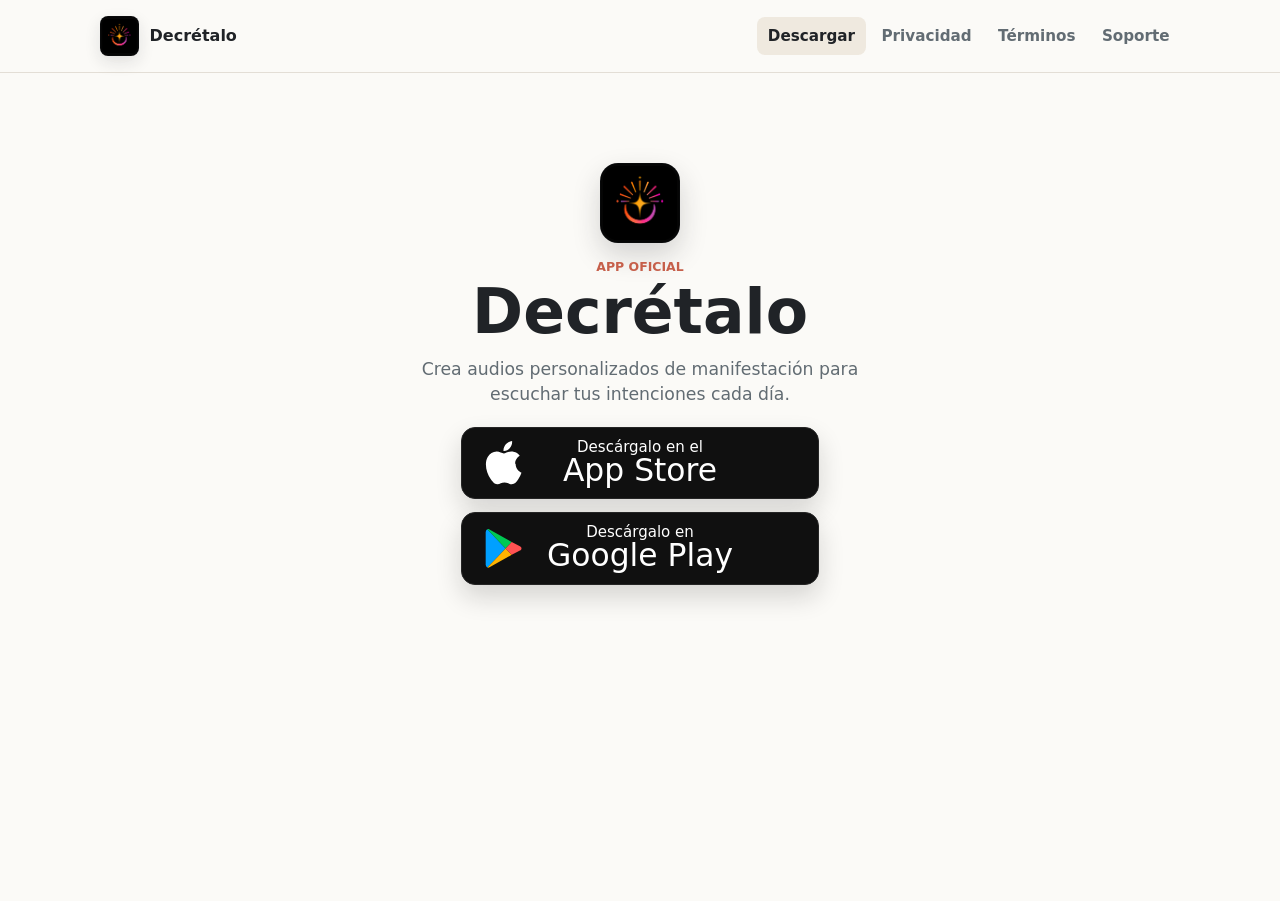
==== descargar/index.html @ 244bd320 "Move Spanish download page to descargar" ====
<!doctype html>
<html lang="es">
  <head>
    <meta charset="utf-8">
    <meta name="viewport" content="width=device-width, initial-scale=1">
    <title>Descargar app | Decrétalo</title>
    <meta name="description" content="Descarga Decrétalo desde App Store o Google Play.">
    <link rel="canonical" href="https://decretalo.app/descargar/">
    <link rel="alternate" hreflang="en" href="https://decretalo.app/download/">
    <link rel="alternate" hreflang="es" href="https://decretalo.app/descargar/">
    <link rel="icon" href="../assets/decretalo-logo.png">
    <link rel="stylesheet" href="../assets/styles.css?v=download-no-language">
  </head>
  <body>
    <a class="skip-link" href="#main">Saltar al contenido</a>
    <header class="site-header">
      <nav class="nav" aria-label="Navegación principal">
        <a class="brand" href="../" aria-label="Inicio de Decrétalo">
          <img class="brand-logo" src="../assets/decretalo-logo.png" width="40" height="40" alt="" aria-hidden="true">
          <span>Decrétalo</span>
        </a>
        <div class="nav-links">
          <a aria-current="page" href="./">Descargar</a>
          <a href="../privacy/">Privacidad</a>
          <a href="../terms/">Términos</a>
          <a href="../support/">Soporte</a>
        </div>
      </nav>
    </header>

    <aside class="tiktok-browser-hint" hidden data-tiktok-browser-hint aria-live="polite">
      <svg class="tiktok-hint-arrow" viewBox="0 0 92 78" aria-hidden="true" focusable="false">
        <path d="M9 68C26 39 49 18 82 10"></path>
        <path d="M67 7 83 9 80 25"></path>
      </svg>
      <ol>
        <li>Toca los 3 puntos</li>
        <li>Selecciona <strong>Abrir en el navegador</strong></li>
      </ol>
    </aside>

    <main id="main" class="download-shell minimal-download-shell">
      <section class="download-panel download-card" aria-label="Descarga de Decrétalo">
        <div class="download-card-brand">
          <img class="download-card-logo" src="../assets/decretalo-logo.png" width="88" height="88" alt="" aria-hidden="true">
          <p class="download-card-kicker">App oficial</p>
          <h1>Decrétalo</h1>
          <p class="download-card-subtitle">Crea audios personalizados de manifestación para escuchar tus intenciones cada día.</p>
        </div>

        <div class="store-buttons" aria-label="Tiendas de apps">
          <a class="download-button" href="https://apps.apple.com/mx/app/decr%C3%A9talo/id6776760425">
            <span class="download-button-icon" aria-hidden="true">
              <svg viewBox="0 0 56 68" focusable="false">
                <path d="M45.5 36.1c-.1-8.1 6.7-12 7-12.2-3.8-5.6-9.7-6.4-11.8-6.5-5-.5-9.8 3-12.4 3-2.6 0-6.6-2.9-10.8-2.8-5.6.1-10.7 3.2-13.6 8.2-5.8 10.1-1.5 25 4.2 33.2 2.8 4 6.1 8.5 10.5 8.3 4.2-.2 5.8-2.7 10.9-2.7 5 0 6.5 2.7 10.9 2.6 4.5-.1 7.4-4.1 10.1-8.1 3.2-4.7 4.5-9.2 4.6-9.4-.1-.1-8.8-3.4-8.9-13.6ZM37.5 12.1c2.3-2.8 3.8-6.6 3.4-10.5-3.3.1-7.2 2.2-9.5 4.9-2.1 2.4-4 6.4-3.5 10.2 3.7.3 7.3-1.8 9.6-4.6Z"></path>
              </svg>
            </span>
            <span class="download-button-copy">
              <span>Descárgalo en el</span>
              <strong>App Store</strong>
            </span>
          </a>

          <a class="download-button google-play-button" href="https://play.google.com/store/apps/details?id=com.decretalo.app">
            <span class="download-button-icon google-play-icon" aria-hidden="true">
              <svg viewBox="0 0 64 72" focusable="false">
                <path class="play-blue" d="M5.5 4.8c-1.7 1-2.7 2.9-2.7 5.4v51.6c0 2.5 1 4.4 2.8 5.4L35.3 36 5.5 4.8Z"></path>
                <path class="play-green" d="M45.3 25.6 35.3 36 5.5 4.8c.9-.5 2.1-.5 3.4.2l36.4 20.6Z"></path>
                <path class="play-yellow" d="M35.3 36 5.6 67.2c.9.5 2.1.4 3.4-.3l36.3-20.5L35.3 36Z"></path>
                <path class="play-red" d="M58.7 32.4c3.4 1.9 3.4 5.3 0 7.2l-13.4 6.8L35.3 36l10-10.4 13.4 6.8Z"></path>
              </svg>
            </span>
            <span class="download-button-copy">
              <span>Descárgalo en</span>
              <strong>Google Play</strong>
            </span>
          </a>
        </div>
      </section>
    </main>

    <script>
      (() => {
        const browserHint = document.querySelector("[data-tiktok-browser-hint]");
        if (!browserHint) {
          return;
        }

        const userAgent = navigator.userAgent || "";
        const isIOS =
          /iPad|iPhone|iPod/.test(userAgent) ||
          (navigator.platform === "MacIntel" && navigator.maxTouchPoints > 1);
        const isTikTokWebView =
          /TikTok|BytedanceWebview|ByteLocale|Musical_ly|musically|Aweme/i.test(userAgent);
        const forceTikTokInstructions = new URLSearchParams(window.location.search).has("tiktok");
        const shouldShowTikTokInstructions = forceTikTokInstructions || (isIOS && isTikTokWebView);

        if (shouldShowTikTokInstructions) {
          document.body.classList.add("tiktok-webview-mode");
          browserHint.hidden = false;
        }
      })();
    </script>
  </body>
</html>
---- assets/styles.css ----
:root {
  --ink: #202327;
  --muted: #626c73;
  --paper: #fbfaf7;
  --surface: #ffffff;
  --teal: #0e7c7b;
  --coral: #c65f4a;
  --gold: #b88a2d;
  --line: #e3ded6;
  --shadow: 0 18px 45px rgba(28, 35, 38, 0.14);
}

* {
  box-sizing: border-box;
}

html {
  background: var(--paper);
  color: var(--ink);
  font-family: Inter, ui-sans-serif, system-ui, -apple-system, BlinkMacSystemFont, "Segoe UI", sans-serif;
  line-height: 1.6;
}

body {
  margin: 0;
}

img {
  display: block;
  max-width: 100%;
}

a {
  color: inherit;
  text-decoration-color: rgba(14, 124, 123, 0.42);
  text-decoration-thickness: 2px;
  text-underline-offset: 3px;
}

a:hover {
  text-decoration-color: var(--coral);
}

.skip-link {
  background: var(--ink);
  color: #fff;
  left: 1rem;
  padding: 0.7rem 0.9rem;
  position: fixed;
  top: -5rem;
  z-index: 20;
}

.skip-link:focus {
  top: 1rem;
}

.site-header {
  background: rgba(251, 250, 247, 0.93);
  border-bottom: 1px solid var(--line);
  position: sticky;
  top: 0;
  z-index: 10;
}

.nav {
  align-items: center;
  display: flex;
  gap: 1rem;
  justify-content: space-between;
  margin: 0 auto;
  max-width: 1120px;
  min-height: 4.5rem;
  padding: 0 1.25rem;
}

.brand {
  align-items: center;
  display: inline-flex;
  font-weight: 800;
  gap: 0.65rem;
  text-decoration: none;
}

.brand-logo {
  background: #050505;
  border: 1px solid rgba(32, 35, 39, 0.18);
  border-radius: 8px;
  box-shadow: 0 6px 16px rgba(32, 35, 39, 0.12);
  height: 2.45rem;
  object-fit: cover;
  padding: 0.08rem;
  width: 2.45rem;
}

.nav-links {
  align-items: center;
  display: flex;
  flex-wrap: wrap;
  gap: 0.35rem;
  justify-content: flex-end;
}

.nav-links a {
  border-radius: 8px;
  color: var(--muted);
  font-size: 0.95rem;
  font-weight: 700;
  padding: 0.45rem 0.65rem;
  text-decoration: none;
}

.nav-links a:hover,
.nav-links a[aria-current="page"] {
  background: #efe9df;
  color: var(--ink);
}

.hero {
  display: grid;
  min-height: 30rem;
  overflow: hidden;
  position: relative;
}

.hero-media {
  inset: 0;
  position: absolute;
}

.hero-media::after {
  background: rgba(19, 23, 25, 0.42);
  content: "";
  inset: 0;
  position: absolute;
}

.hero-media img {
  height: 100%;
  object-fit: cover;
  width: 100%;
}

.hero-content {
  align-self: end;
  color: #fff;
  max-width: 720px;
  padding: 7rem 1.25rem 4rem;
  position: relative;
  width: min(100%, 1120px);
  margin: 0 auto;
}

.eyebrow {
  color: inherit;
  font-size: 0.78rem;
  font-weight: 800;
  letter-spacing: 0;
  margin: 0 0 0.7rem;
  text-transform: uppercase;
}

h1,
h2,
h3,
p {
  margin-top: 0;
}

h1 {
  font-size: 3.3rem;
  line-height: 1.04;
  margin-bottom: 1rem;
}

h2 {
  font-size: 1.35rem;
  line-height: 1.25;
  margin-bottom: 0.75rem;
}

.lead {
  font-size: 1.2rem;
  max-width: 44rem;
}

.hero-actions,
.compact-links {
  display: flex;
  flex-wrap: wrap;
  gap: 0.75rem;
  margin-top: 1.5rem;
}

.button {
  align-items: center;
  border: 1px solid transparent;
  border-radius: 8px;
  cursor: pointer;
  display: inline-flex;
  font: inherit;
  font-weight: 800;
  justify-content: center;
  min-height: 2.85rem;
  padding: 0.7rem 1rem;
  text-decoration: none;
}

.button.primary {
  background: var(--teal);
  color: #fff;
}

.button.secondary {
  background: rgba(255, 255, 255, 0.92);
  color: var(--ink);
}

.button:hover {
  transform: translateY(-1px);
}

.link-grid,
.support-grid {
  display: grid;
  gap: 1rem;
  grid-template-columns: repeat(auto-fit, minmax(14rem, 1fr));
  margin: 0 auto;
  max-width: 1120px;
  padding: 3rem 1.25rem;
}

.resource-card,
.support-card,
.support-panel,
.legal-document {
  background: var(--surface);
  border: 1px solid var(--line);
  border-radius: 8px;
  box-shadow: var(--shadow);
}

.resource-card {
  display: grid;
  gap: 0.8rem;
  min-height: 12rem;
  padding: 1.25rem;
  text-decoration: none;
}

.resource-label {
  color: var(--ink);
  font-size: 1.1rem;
  font-weight: 800;
}

.resource-copy,
.support-card p,
.legal-document p,
.legal-document li {
  color: var(--muted);
}

.document-shell,
.support-shell,
.download-shell {
  margin: 0 auto;
  max-width: 920px;
  padding: 0 1.25rem 4rem;
}

.minimal-download-shell {
  display: grid;
  max-width: none;
  min-height: calc(100vh - 4.5rem);
  min-height: calc(100svh - 4.5rem);
  padding: clamp(3.5rem, 10vh, 6.5rem) 1.25rem 4rem;
  place-items: start center;
}

.minimal-download-shell .download-panel {
  background: transparent;
  border: 0;
  box-shadow: none;
  padding: 0;
  width: min(100%, 31rem);
}

.minimal-download-shell .download-button {
  justify-content: center;
  justify-self: center;
}

.download-card {
  gap: 1.35rem;
  padding: 0;
}

.download-card-brand {
  align-items: center;
  display: grid;
  gap: 0.35rem;
  justify-items: center;
  text-align: center;
}

.download-card-logo {
  background: #050505;
  border: 1px solid rgba(32, 35, 39, 0.18);
  border-radius: 18px;
  box-shadow: 0 12px 28px rgba(32, 35, 39, 0.18);
  height: 5rem;
  object-fit: cover;
  padding: 0.12rem;
  width: 5rem;
}

.download-card-kicker {
  color: var(--coral);
  font-size: 0.78rem;
  font-weight: 800;
  margin: 0.5rem 0 0;
  text-transform: uppercase;
}

.download-card-brand h1 {
  font-size: clamp(2.65rem, 8vw, 3.85rem);
  line-height: 1;
  margin: 0;
}

.download-card-subtitle {
  color: var(--muted);
  font-size: 1.08rem;
  line-height: 1.45;
  margin: 0.45rem auto 0;
  max-width: 28rem;
}

.store-buttons {
  display: grid;
  gap: 0.8rem;
  justify-items: center;
  width: 100%;
}

.download-shell .language-switch {
  display: none;
}

.document-hero {
  padding: 4rem 0 2rem;
}

.document-hero .eyebrow {
  color: var(--coral);
}

.document-hero h1 {
  color: var(--ink);
}

.document-hero .lead {
  color: var(--muted);
}

.language-switch {
  display: flex;
  flex-wrap: wrap;
  gap: 0.5rem;
  margin-top: 1.25rem;
}

.language-switch a {
  background: #efe9df;
  border-radius: 8px;
  font-weight: 800;
  padding: 0.55rem 0.8rem;
  text-decoration: none;
}

.language-switch a[aria-current="true"] {
  background: var(--ink);
  color: #fff;
}

.legal-document {
  padding: 2rem;
}

.legal-document section + section {
  border-top: 1px solid var(--line);
  margin-top: 1.8rem;
  padding-top: 1.8rem;
}

.legal-document ul {
  padding-left: 1.25rem;
}

.support-panel {
  align-items: center;
  display: flex;
  gap: 1.5rem;
  justify-content: space-between;
  margin-bottom: 1rem;
  padding: 1.5rem;
}

.support-grid {
  grid-template-columns: repeat(2, minmax(0, 1fr));
  padding: 0;
}

.support-card {
  padding: 1.25rem;
}

.download-panel {
  background: var(--surface);
  border: 1px solid var(--line);
  border-radius: 8px;
  box-shadow: var(--shadow);
  display: grid;
  gap: 1.25rem;
  padding: 1.5rem;
}

.browser-note {
  background: #efe9df;
  border: 1px solid var(--line);
  border-radius: 8px;
  color: var(--ink);
  padding: 1rem;
}

.browser-note p {
  margin: 0;
}

.download-button {
  align-items: center;
  background: #101010;
  border: 1px solid #252525;
  border-radius: 14px;
  box-shadow: 0 12px 26px rgba(16, 16, 16, 0.16);
  color: #fff;
  display: inline-flex;
  gap: 0.82rem;
  min-height: 4.55rem;
  padding: 0.58rem 1rem 0.64rem;
  position: relative;
  text-align: center;
  text-decoration: none;
  width: min(100%, 22.4rem);
}

.download-button-icon {
  align-items: center;
  display: inline-flex;
  flex: 0 0 auto;
  height: 2.8rem;
  justify-content: center;
  left: 1.4rem;
  opacity: 1;
  position: absolute;
  width: 2.45rem;
}

.download-button-icon svg {
  color: #fff;
  height: 100%;
  width: 100%;
}

.download-button-icon path {
  fill: currentColor;
}

.google-play-icon .play-blue {
  fill: #00a0ff;
}

.google-play-icon .play-green {
  fill: #00c853;
}

.google-play-icon .play-yellow {
  fill: #ffb300;
}

.google-play-icon .play-red {
  fill: #ff5252;
}

.download-button-copy {
  display: grid;
  gap: 0.02rem;
  justify-items: center;
  text-align: center;
}

.download-button strong {
  font-size: 1.96rem;
  font-weight: 500;
  line-height: 0.98;
}

.download-button-copy > span {
  font-size: 0.94rem;
  font-weight: 500;
  line-height: 1;
  opacity: 1;
}

.download-button:hover {
  background: #000;
  transform: translateY(-1px);
}

.download-meta {
  color: var(--muted);
  margin: 0;
  text-align: center;
}

.tiktok-browser-hint[hidden] {
  display: none;
}

.tiktok-browser-hint {
  align-items: flex-start;
  background: var(--paper);
  color: var(--ink);
  display: flex;
  inset: 0;
  justify-content: center;
  pointer-events: none;
  position: fixed;
  padding: max(7rem, 18vh) 1.25rem 2rem;
  z-index: 25;
}

.tiktok-hint-arrow {
  color: #dc2626;
  height: 4.6rem;
  overflow: visible;
  position: absolute;
  right: 0.55rem;
  top: max(0.25rem, env(safe-area-inset-top));
  width: 5.2rem;
}

.tiktok-hint-arrow path {
  fill: none;
  stroke: currentColor;
  stroke-linecap: round;
  stroke-linejoin: round;
  stroke-width: 7;
}

.tiktok-browser-hint ol {
  background: #fff;
  border: 1px solid var(--line);
  border-radius: 24px;
  box-shadow: var(--shadow);
  display: grid;
  gap: 1rem;
  font-size: clamp(1.5rem, 7vw, 2.6rem);
  font-weight: 800;
  line-height: 1.16;
  margin: 0;
  max-width: 34rem;
  padding: 1.4rem 1.4rem 1.4rem 3.1rem;
  width: min(100%, 34rem);
}

.tiktok-browser-hint li::marker {
  color: #dc2626;
}

body.tiktok-webview-mode {
  background: var(--paper);
}

body.tiktok-webview-mode .site-header,
body.tiktok-webview-mode .download-shell > .document-hero,
body.tiktok-webview-mode .download-shell > .download-panel,
body.tiktok-webview-mode .site-footer {
  display: none;
}

.compact-links a {
  background: #efe9df;
  border-radius: 8px;
  font-weight: 800;
  padding: 0.7rem 1rem;
  text-decoration: none;
}

.site-footer {
  border-top: 1px solid var(--line);
  color: var(--muted);
  display: flex;
  flex-wrap: wrap;
  gap: 0.75rem 1.25rem;
  justify-content: center;
  padding: 1.5rem 1.25rem 2rem;
  text-align: center;
}

.site-footer p {
  margin: 0;
}

@media (max-width: 760px) {
  .nav {
    align-items: flex-start;
    flex-direction: column;
    gap: 0.65rem;
    padding-bottom: 0.85rem;
    padding-top: 0.85rem;
  }

  .nav-links {
    justify-content: flex-start;
  }

  .hero {
    min-height: 34rem;
  }

  .hero-content {
    padding-bottom: 3rem;
    padding-top: 8rem;
  }

  h1 {
    font-size: 2.35rem;
  }

  .lead {
    font-size: 1.05rem;
  }

  .link-grid,
  .support-grid {
    grid-template-columns: 1fr;
  }

  .support-panel {
    align-items: stretch;
    flex-direction: column;
  }

  .download-panel {
    padding: 1.25rem;
  }

  .download-button strong {
    font-size: 1.75rem;
  }

  .download-button-icon {
    height: 2.45rem;
    width: 2.15rem;
  }

  .download-button-icon svg {
    height: 100%;
    width: 100%;
  }

  .tiktok-hint-arrow {
    height: 4.1rem;
    width: 4.7rem;
  }

  .tiktok-browser-hint ol {
    border-radius: 20px;
    padding: 1.15rem 1rem 1.15rem 2.65rem;
  }

  .legal-document {
    padding: 1.25rem;
  }
}
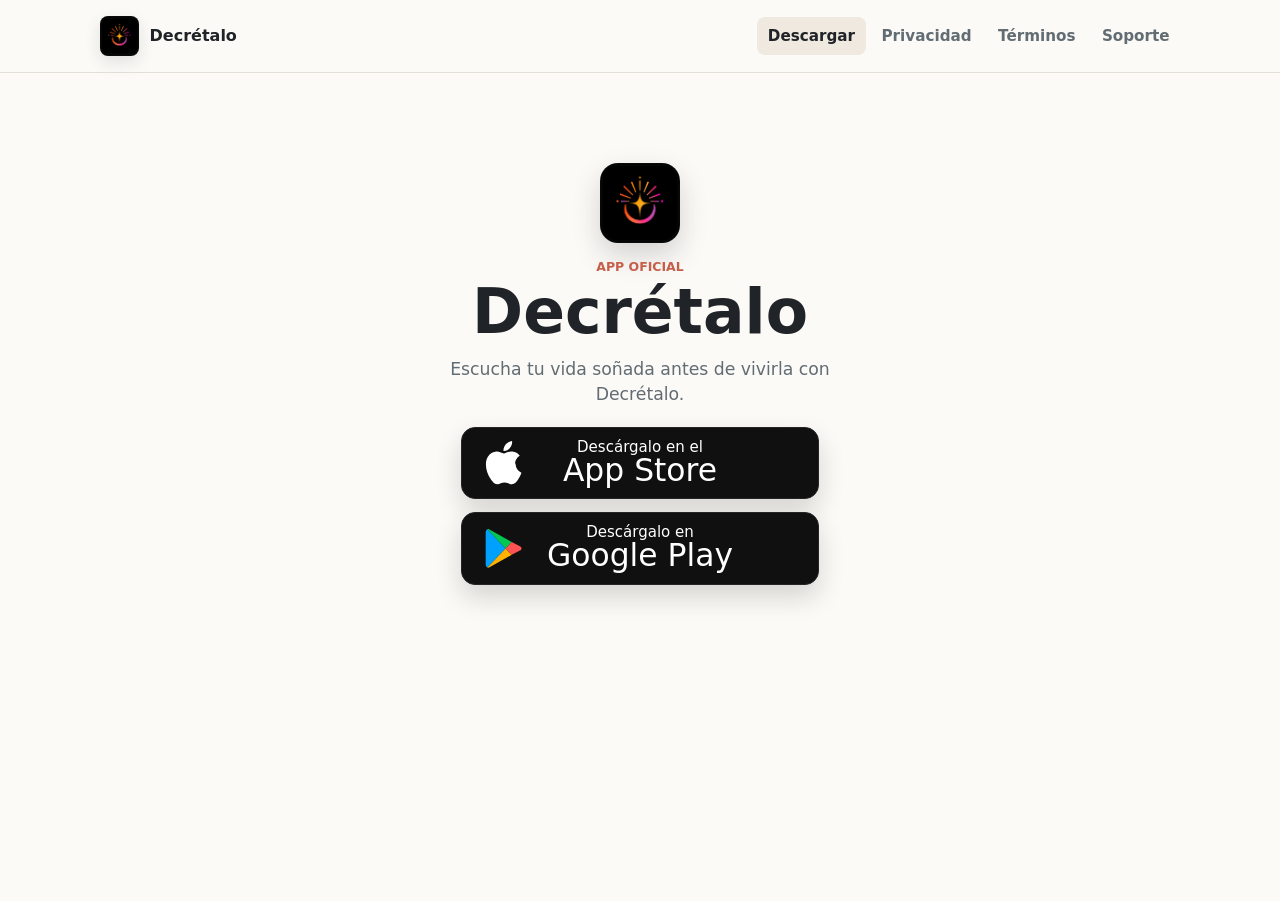
==== commit bf277061: "Shorten download subtitles" ====
--- a/descargar/index.html
+++ b/descargar/index.html
@@ -45,7 +45,7 @@
           <img class="download-card-logo" src="../assets/decretalo-logo.png" width="88" height="88" alt="" aria-hidden="true">
           <p class="download-card-kicker">App oficial</p>
           <h1>Decrétalo</h1>
-          <p class="download-card-subtitle">Crea audios personalizados de manifestación para escuchar tus intenciones cada día.</p>
+          <p class="download-card-subtitle">Escucha tu vida soñada antes de vivirla con Decrétalo.</p>
         </div>
 
         <div class="store-buttons" aria-label="Tiendas de apps">
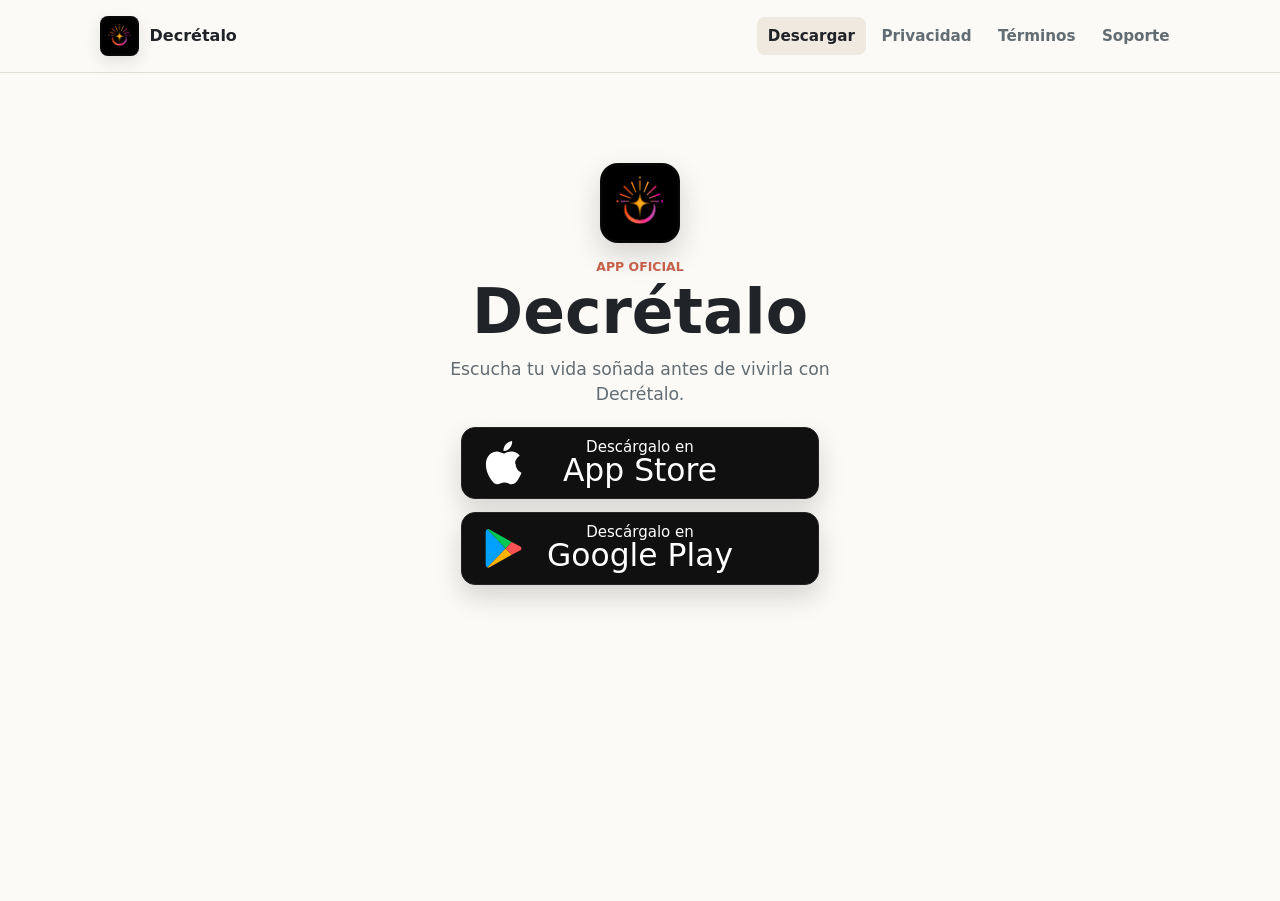
==== commit c7bf30e1: "Update Spanish App Store button copy" ====
--- a/descargar/index.html
+++ b/descargar/index.html
@@ -56,7 +56,7 @@
               </svg>
             </span>
             <span class="download-button-copy">
-              <span>Descárgalo en el</span>
+              <span>Descárgalo en</span>
               <strong>App Store</strong>
             </span>
           </a>
